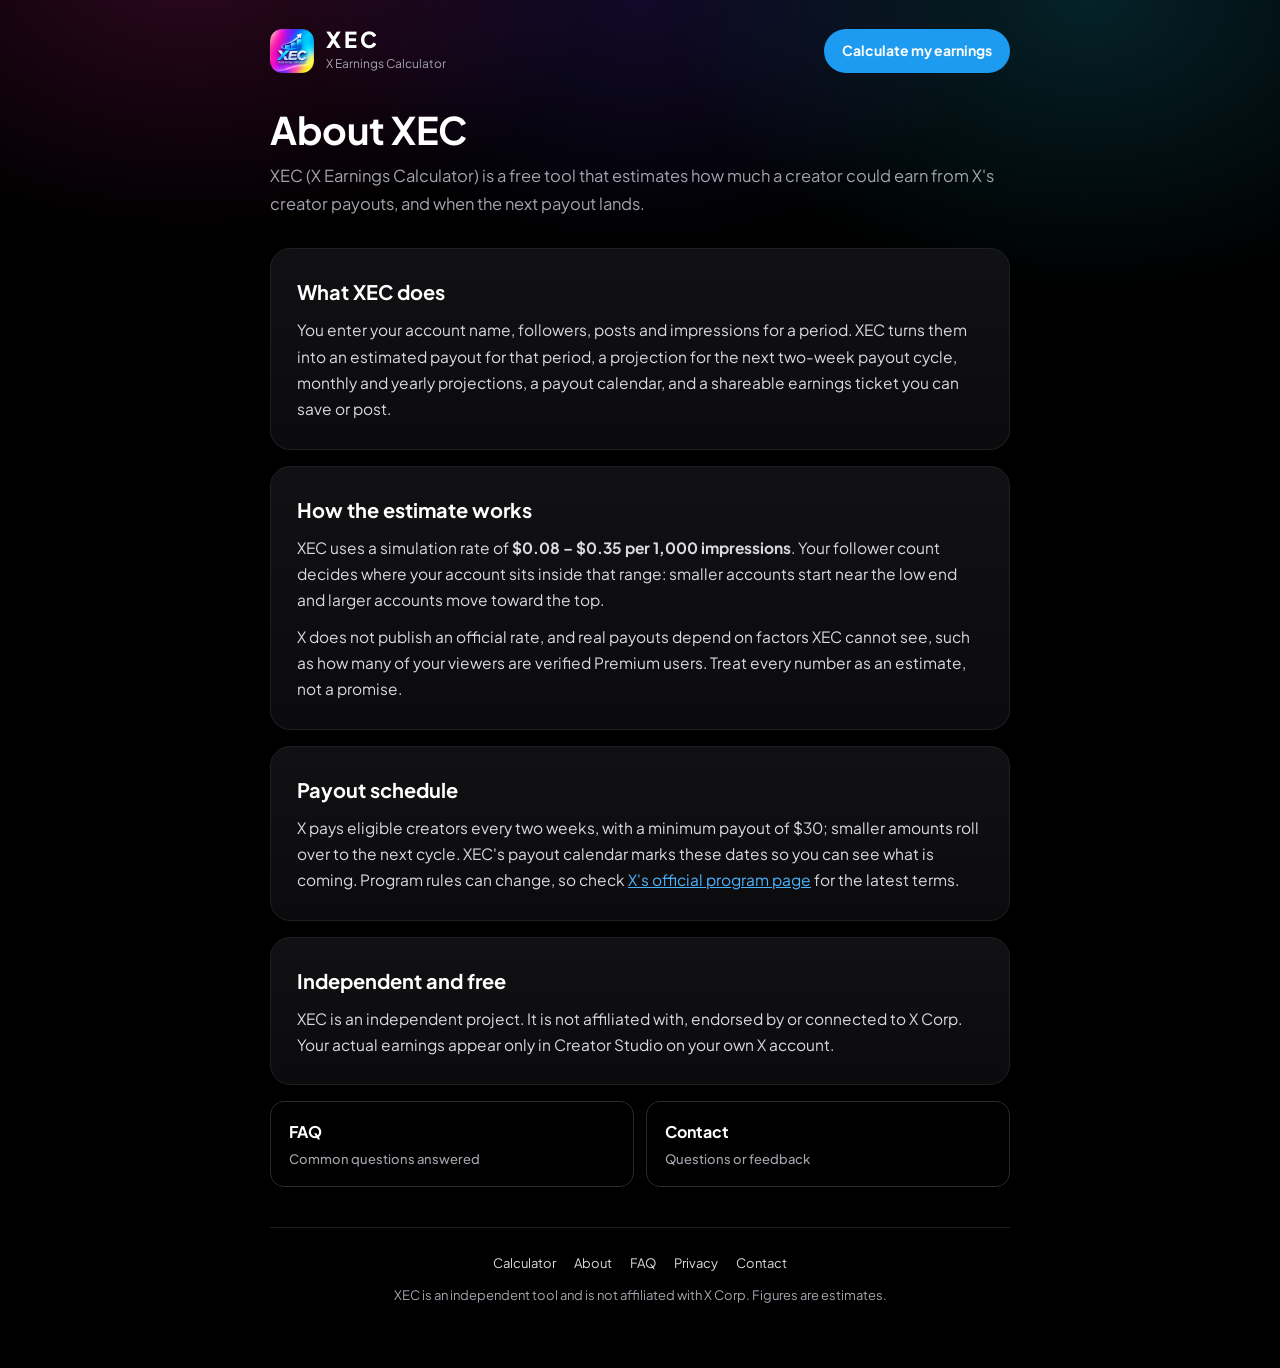
==== about.html @ 216fe1c5 "Add About, FAQ, Privacy and Contact pages, sitemap, robots and Vercel Web Analytics Co-Authored-By: " ====
<!DOCTYPE html>
<html lang="en">
<head>
<meta charset="UTF-8">
<meta name="viewport" content="width=device-width, initial-scale=1.0">
<title>About XEC — X Earnings Calculator</title>
<meta name="description" content="XEC is a free, independent calculator that estimates X (Twitter) creator earnings and the next payout date from your followers and impressions.">
<link rel="canonical" href="https://www.xec.life/about">
<meta property="og:type" content="website">
<meta property="og:site_name" content="XEC">
<meta property="og:url" content="https://www.xec.life/about">
<meta property="og:title" content="About XEC — X Earnings Calculator">
<meta property="og:description" content="XEC is a free, independent calculator that estimates X (Twitter) creator earnings and the next payout date from your followers and impressions.">
<meta property="og:image" content="https://www.xec.life/og-image.png">
<meta name="twitter:card" content="summary_large_image">
<meta name="theme-color" content="#000000">
<link rel="icon" type="image/png" href="/logo.png">
<link rel="preconnect" href="https://fonts.googleapis.com">
<link rel="preconnect" href="https://fonts.gstatic.com" crossorigin>
<link href="https://fonts.googleapis.com/css2?family=Plus+Jakarta+Sans:wght@400;500;600;700;800&display=swap" rel="stylesheet">
<link rel="stylesheet" href="/pages.css">
<script>window.va=window.va||function(){(window.vaq=window.vaq||[]).push(arguments);};</script>
<script defer src="/_vercel/insights/script.js"></script>
</head>
<body>
<div class="wrap">
  <header class="top">
    <a class="brand" href="/"><img src="/logo.png" alt="XEC logo"><span><b>XEC</b><small>X Earnings Calculator</small></span></a>
    <a class="cta" href="/">Calculate my earnings</a>
  </header>
  <main>
  <h1>About XEC</h1>
  <p class="lead">XEC (X Earnings Calculator) is a free tool that estimates how much a creator could earn from X's creator payouts, and when the next payout lands.</p>
  <section class="card">
    <h2>What XEC does</h2>
    <p>You enter your account name, followers, posts and impressions for a period. XEC turns them into an estimated payout for that period, a projection for the next two-week payout cycle, monthly and yearly projections, a payout calendar, and a shareable earnings ticket you can save or post.</p>
  </section>
  <section class="card">
    <h2>How the estimate works</h2>
    <p>XEC uses a simulation rate of <b>$0.08 – $0.35 per 1,000 impressions</b>. Your follower count decides where your account sits inside that range: smaller accounts start near the low end and larger accounts move toward the top.</p>
    <p>X does not publish an official rate, and real payouts depend on factors XEC cannot see, such as how many of your viewers are verified Premium users. Treat every number as an estimate, not a promise.</p>
  </section>
  <section class="card">
    <h2>Payout schedule</h2>
    <p>X pays eligible creators every two weeks, with a minimum payout of $30; smaller amounts roll over to the next cycle. XEC's payout calendar marks these dates so you can see what is coming. Program rules can change, so check <a href="https://help.x.com/using-x/original-content-rewards" target="_blank" rel="noopener">X&#39;s official program page</a> for the latest terms.</p>
  </section>
  <section class="card">
    <h2>Independent and free</h2>
    <p>XEC is an independent project. It is not affiliated with, endorsed by or connected to X Corp. Your actual earnings appear only in Creator Studio on your own X account.</p>
  </section>
  <div class="links">
    <a href="/faq">FAQ<span>Common questions answered</span></a>
    <a href="/contact">Contact<span>Questions or feedback</span></a>
  </div>
  </main>
  <footer>
    <nav><a href="/">Calculator</a><a href="/about">About</a><a href="/faq">FAQ</a><a href="/privacy">Privacy</a><a href="/contact">Contact</a></nav>
    XEC is an independent tool and is not affiliated with X Corp. Figures are estimates.
  </footer>
</div>
</body>
</html>
---- pages.css ----
*{box-sizing:border-box;margin:0;padding:0}
:root{--bg:#000;--card:#0b0b0d;--line:#1f1f24;--line2:#2a2a31;--text:#fff;--muted:#a3a3ad;--blue:#1d9bf0;--blue2:#4cb3ff}
html,body{background:var(--bg);color:var(--text)}
body{font-family:"Plus Jakarta Sans",system-ui,sans-serif;line-height:1.7;-webkit-font-smoothing:antialiased;min-height:100vh;position:relative}
body::before{content:"";position:fixed;inset:0;pointer-events:none;background:radial-gradient(600px 400px at 15% -5%,rgba(255,43,179,.18),transparent 70%),radial-gradient(600px 420px at 85% 0%,rgba(31,210,255,.16),transparent 70%),radial-gradient(500px 360px at 50% 0%,rgba(106,60,255,.16),transparent 70%)}
a{color:var(--blue2)}a:hover{color:#fff}
.wrap{position:relative;max-width:780px;margin:0 auto;padding:28px 20px 60px}
.top{display:flex;align-items:center;justify-content:space-between;gap:12px;flex-wrap:wrap;margin-bottom:34px}
.brand{display:flex;align-items:center;gap:12px;text-decoration:none;color:#fff}
.brand img{width:44px;height:44px}
.brand b{font-size:22px;font-weight:800;letter-spacing:3px;display:block;line-height:1}
.brand small{display:block;font-size:12px;color:var(--muted);margin-top:4px}
.cta{background:var(--blue);color:#fff;text-decoration:none;font-weight:700;font-size:14px;padding:10px 18px;border-radius:30px}
.cta:hover{color:#fff;background:#0d7fd0}
h1{font-size:38px;line-height:1.15;letter-spacing:-.5px;margin-bottom:10px}
.lead{color:var(--muted);font-size:16.5px;margin-bottom:30px}
.card{background:linear-gradient(180deg,#111114,#0b0b0d);border:1px solid var(--line);border-radius:20px;padding:26px;margin-bottom:16px}
h2{font-size:20px;margin-bottom:8px}
p,li{font-size:15.5px;color:#d9d9e0}
p+p{margin-top:10px}
ul{padding-left:22px;margin-top:8px}li{margin:4px 0}
details{border:1px solid var(--line);background:var(--card);border-radius:16px;padding:16px 20px;margin-bottom:10px}
details[open]{border-color:rgba(29,155,240,.45)}
summary{cursor:pointer;font-weight:700;font-size:16.5px;list-style:none;display:flex;justify-content:space-between;gap:12px}
summary::-webkit-details-marker{display:none}
summary::after{content:"+";color:var(--blue2);font-size:22px;line-height:1}
details[open] summary::after{content:"\2013"}
details p,details ul{margin-top:10px}
.links{display:grid;grid-template-columns:repeat(auto-fit,minmax(200px,1fr));gap:12px;margin-top:6px}
.links a{display:block;text-decoration:none;color:#fff;background:#000;border:1px solid var(--line2);border-radius:14px;padding:16px 18px;font-weight:700}
.links a span{display:block;font-size:13px;font-weight:500;color:var(--muted);margin-top:2px}
.links a:hover{border-color:var(--blue)}
.updated{font-size:13px;color:var(--muted);margin-bottom:26px}
footer{margin-top:40px;padding-top:22px;border-top:1px solid var(--line);font-size:13px;color:var(--muted);text-align:center;line-height:2}
footer nav{display:flex;gap:18px;justify-content:center;flex-wrap:wrap;margin-bottom:6px}
footer nav a{color:#d9d9e0;text-decoration:none}footer nav a:hover{color:#fff}
@media(max-width:600px){h1{font-size:30px}.card{padding:20px}}
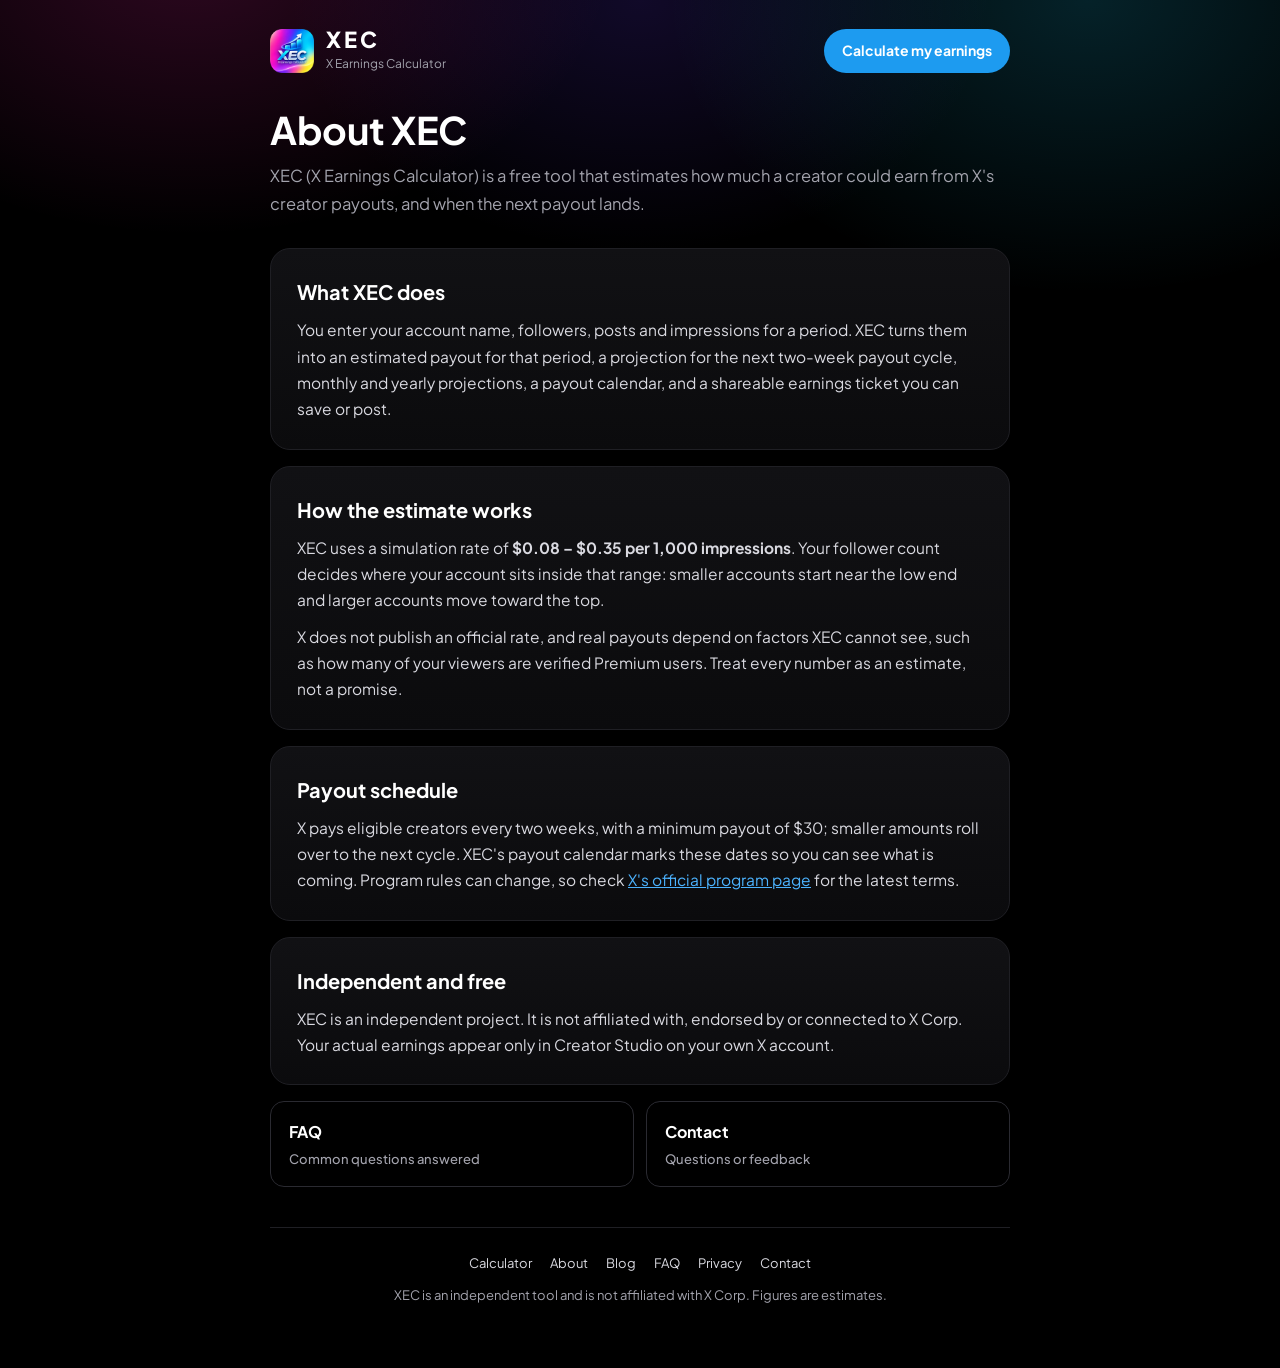
==== commit 876ed33f: "Add blog with 5 creator guides and affiliate tool slots Co-Authored-By: Claude Opus 5.5 <noreply@ant" ====
--- a/about.html
+++ b/about.html
@@ -54,7 +54,7 @@
   </div>
   </main>
   <footer>
-    <nav><a href="/">Calculator</a><a href="/about">About</a><a href="/faq">FAQ</a><a href="/privacy">Privacy</a><a href="/contact">Contact</a></nav>
+    <nav><a href="/">Calculator</a><a href="/about">About</a><a href="/blog">Blog</a><a href="/faq">FAQ</a><a href="/privacy">Privacy</a><a href="/contact">Contact</a></nav>
     XEC is an independent tool and is not affiliated with X Corp. Figures are estimates.
   </footer>
 </div>
--- a/pages.css
+++ b/pages.css
@@ -35,3 +35,28 @@
 footer nav{display:flex;gap:18px;justify-content:center;flex-wrap:wrap;margin-bottom:6px}
 footer nav a{color:#d9d9e0;text-decoration:none}footer nav a:hover{color:#fff}
 @media(max-width:600px){h1{font-size:30px}.card{padding:20px}}
+/* blog */
+.crumbs{font-size:13px;color:var(--muted);margin-bottom:8px}.crumbs a{text-decoration:none}
+.post h1{font-size:34px}
+.disc{font-size:13px;color:var(--muted);border-left:3px solid var(--blue);padding:4px 0 4px 12px;margin:0 0 18px}
+.post-list{display:grid;gap:12px;margin-bottom:22px}
+.post-card{display:block;text-decoration:none;color:#fff;background:linear-gradient(180deg,#111114,#0b0b0d);border:1px solid var(--line);border-radius:18px;padding:20px 22px;transition:border-color .2s,transform .2s}
+.post-card:hover{border-color:var(--blue);transform:translateY(-2px);color:#fff}
+.post-card b{display:block;font-size:18px;line-height:1.35}
+.post-card span{display:block;color:var(--muted);font-size:14.5px;margin-top:6px}
+.post-card em{display:block;font-style:normal;color:var(--blue2);font-size:13px;font-weight:700;margin-top:10px}
+.tool{background:linear-gradient(180deg,#0f1420,#0b0b0d);border:1px solid rgba(29,155,240,.35);border-radius:20px;padding:22px 24px;margin-bottom:14px}
+.tool-h b{font-size:20px;display:block}.tool-h span{color:var(--muted);font-size:14px}
+.tool .best{margin-top:10px;font-size:14.5px}
+.tool-cta{display:inline-block;margin-top:12px;background:var(--blue);color:#fff;text-decoration:none;font-weight:700;font-size:14px;padding:10px 18px;border-radius:30px}
+.tool-cta:hover{background:#0d7fd0;color:#fff}
+.tbl{overflow-x:auto;margin:10px 0}
+table{width:100%;border-collapse:collapse;font-size:14.5px}
+th,td{text-align:left;padding:10px 12px;border-bottom:1px solid var(--line2);color:#d9d9e0;white-space:nowrap}
+th{color:#fff;font-weight:700;background:#101015}
+.formula{background:#000;border:1px solid var(--line2);border-radius:12px;padding:14px 16px;font-weight:700;color:#fff}
+.warn{border-color:rgba(255,170,60,.35)}
+.calc-box{display:flex;align-items:center;justify-content:space-between;gap:16px;flex-wrap:wrap;background:linear-gradient(120deg,rgba(29,155,240,.18),rgba(122,92,255,.16));border:1px solid rgba(29,155,240,.4);border-radius:20px;padding:20px 22px;margin:22px 0}
+.calc-box b{display:block;font-size:17px}.calc-box span{display:block;color:#d9d9e0;font-size:14px;margin-top:4px;max-width:440px}
+.more{margin-top:10px}.more h2{margin-bottom:12px}
+@media(max-width:600px){.post h1{font-size:27px}}
